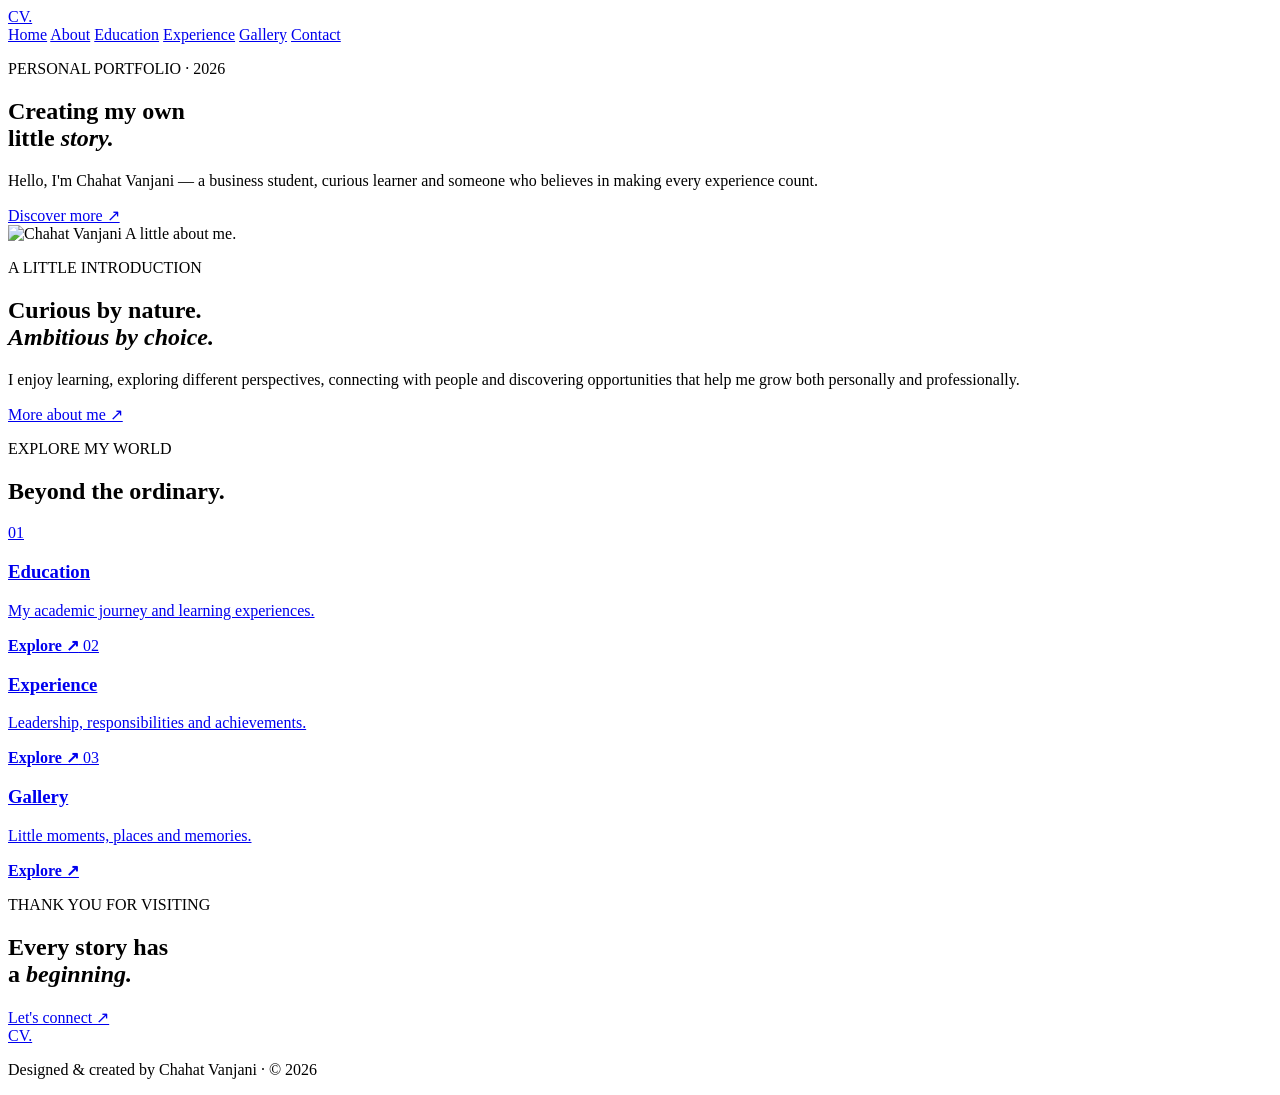
==== index.html @ 1a78e8e4 "Create index.html for personal portfolio This is a new HTML file for a personal portfolio website, i" ====
<!DOCTYPE html>
<html lang="en">
<head>
  <meta charset="UTF-8">
  <meta name="viewport" content="width=device-width, initial-scale=1.0">
  <title>Chahat Vanjani | Personal Portfolio</title>
  <link rel="stylesheet" href="style.css">
  <script src="script.js" defer></script>
</head>
<body>

<header class="navbar">
  <a href="index.html" class="logo">CV.</a>
  <nav>
    <a href="index.html" class="active">Home</a>
    <a href="about.html">About</a>
    <a href="education.html">Education</a>
    <a href="experience.html">Experience</a>
    <a href="gallery.html">Gallery</a>
    <a href="contact.html">Contact</a>
  </nav>
</header>

<main>
  <section class="hero">
    <div class="hero-content">
      <p class="eyebrow">PERSONAL PORTFOLIO · 2026</p>
      <h1>Creating my own<br>little <em>story.</em></h1>
      <p class="intro">
        Hello, I'm Chahat Vanjani — a business student,
        curious learner and someone who believes in
        making every experience count.
      </p>
      <a href="about.html" class="primary-btn">Discover more ↗</a>
    </div>

    <div class="hero-image">
      <img src="profile.jpg" alt="Chahat Vanjani">
      <span class="image-note">A little about me.</span>
    </div>
  </section>

  <section class="welcome">
    <p class="eyebrow">A LITTLE INTRODUCTION</p>
    <h2>Curious by nature.<br><em>Ambitious by choice.</em></h2>
    <p>
      I enjoy learning, exploring different perspectives,
      connecting with people and discovering opportunities
      that help me grow both personally and professionally.
    </p>
    <a href="about.html" class="text-link">More about me ↗</a>
  </section>

  <section class="highlights">
    <p class="eyebrow">EXPLORE MY WORLD</p>
    <h2>Beyond the ordinary.</h2>

    <div class="highlight-grid">
      <a href="education.html" class="highlight-card">
        <span>01</span>
        <h3>Education</h3>
        <p>My academic journey and learning experiences.</p>
        <b>Explore ↗</b>
      </a>

      <a href="experience.html" class="highlight-card">
        <span>02</span>
        <h3>Experience</h3>
        <p>Leadership, responsibilities and achievements.</p>
        <b>Explore ↗</b>
      </a>

      <a href="gallery.html" class="highlight-card">
        <span>03</span>
        <h3>Gallery</h3>
        <p>Little moments, places and memories.</p>
        <b>Explore ↗</b>
      </a>
    </div>
  </section>

  <section class="closing">
    <p class="eyebrow">THANK YOU FOR VISITING</p>
    <h2>Every story has<br>a <em>beginning.</em></h2>
    <a href="contact.html" class="primary-btn">Let's connect ↗</a>
  </section>
</main>

<footer>
  <a href="index.html" class="logo">CV.</a>
  <p>Designed & created by Chahat Vanjani · © 2026</p>
</footer>

</body>
</html>
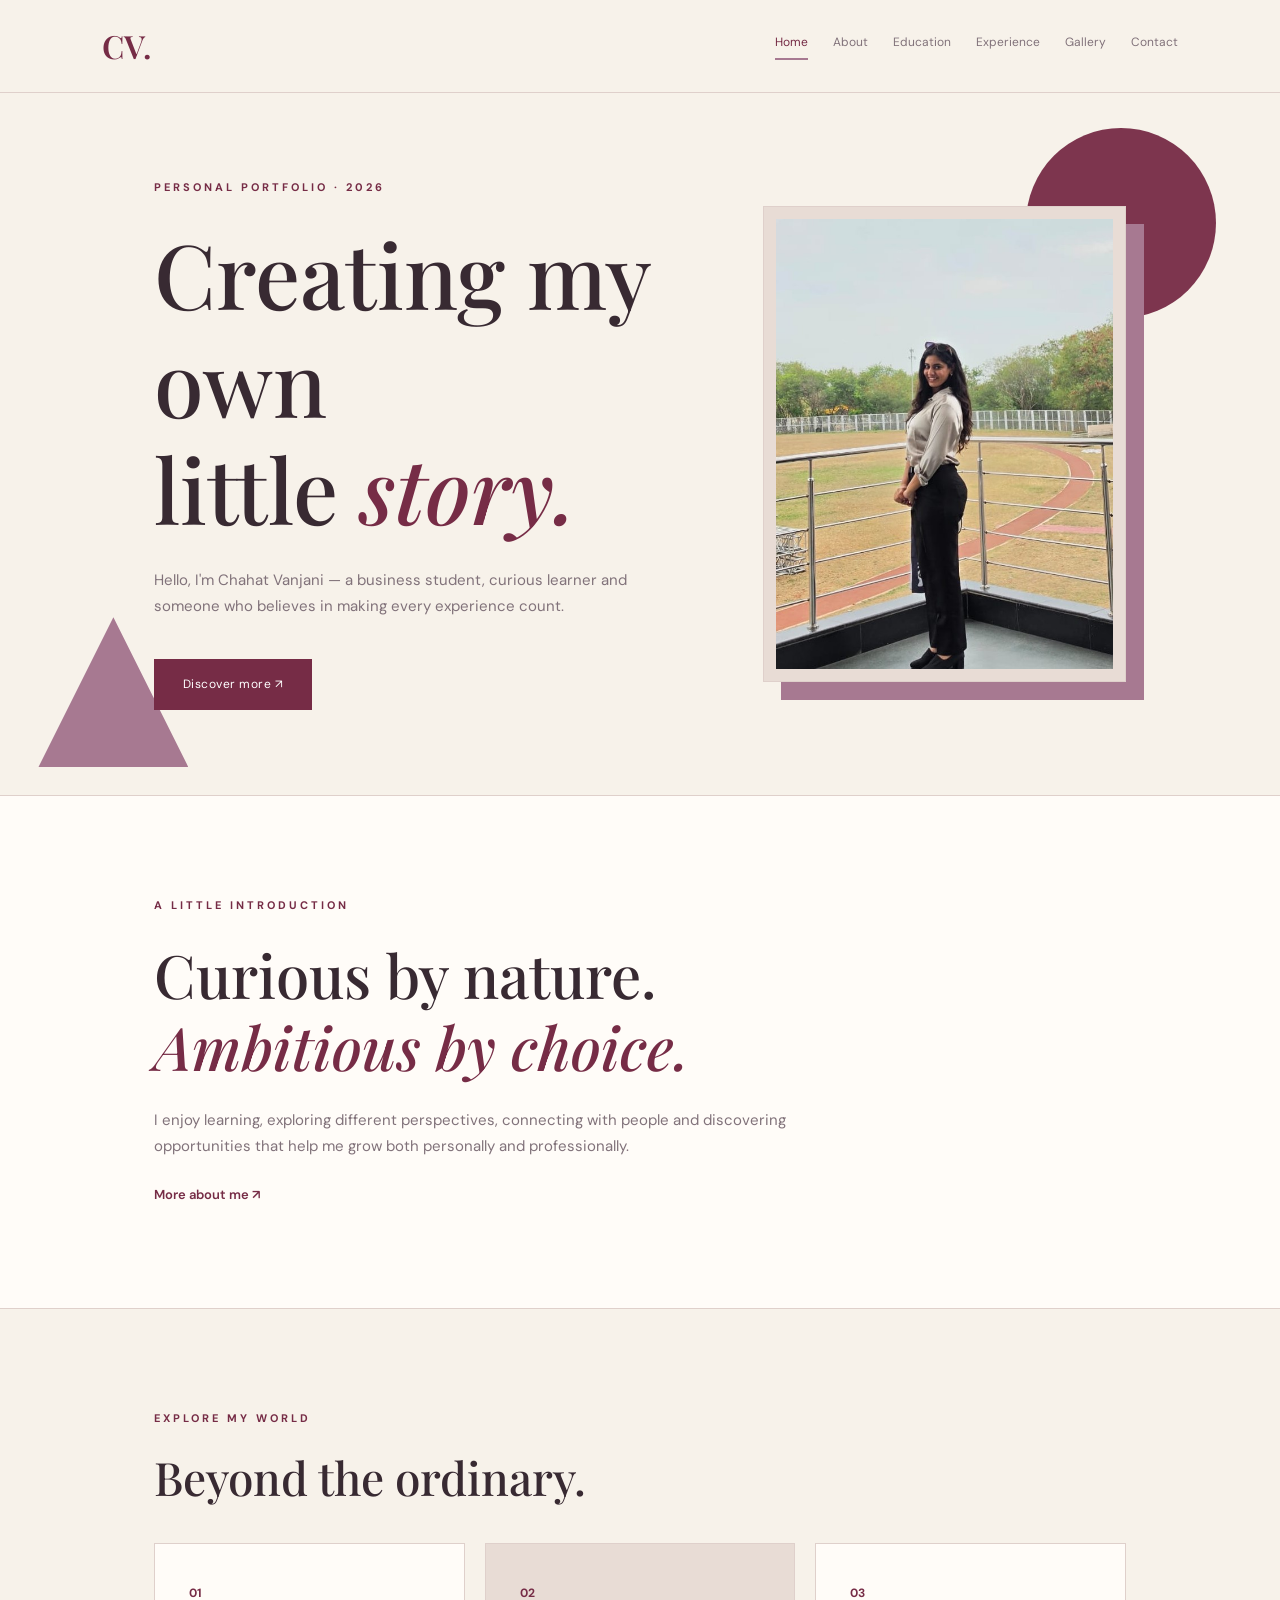
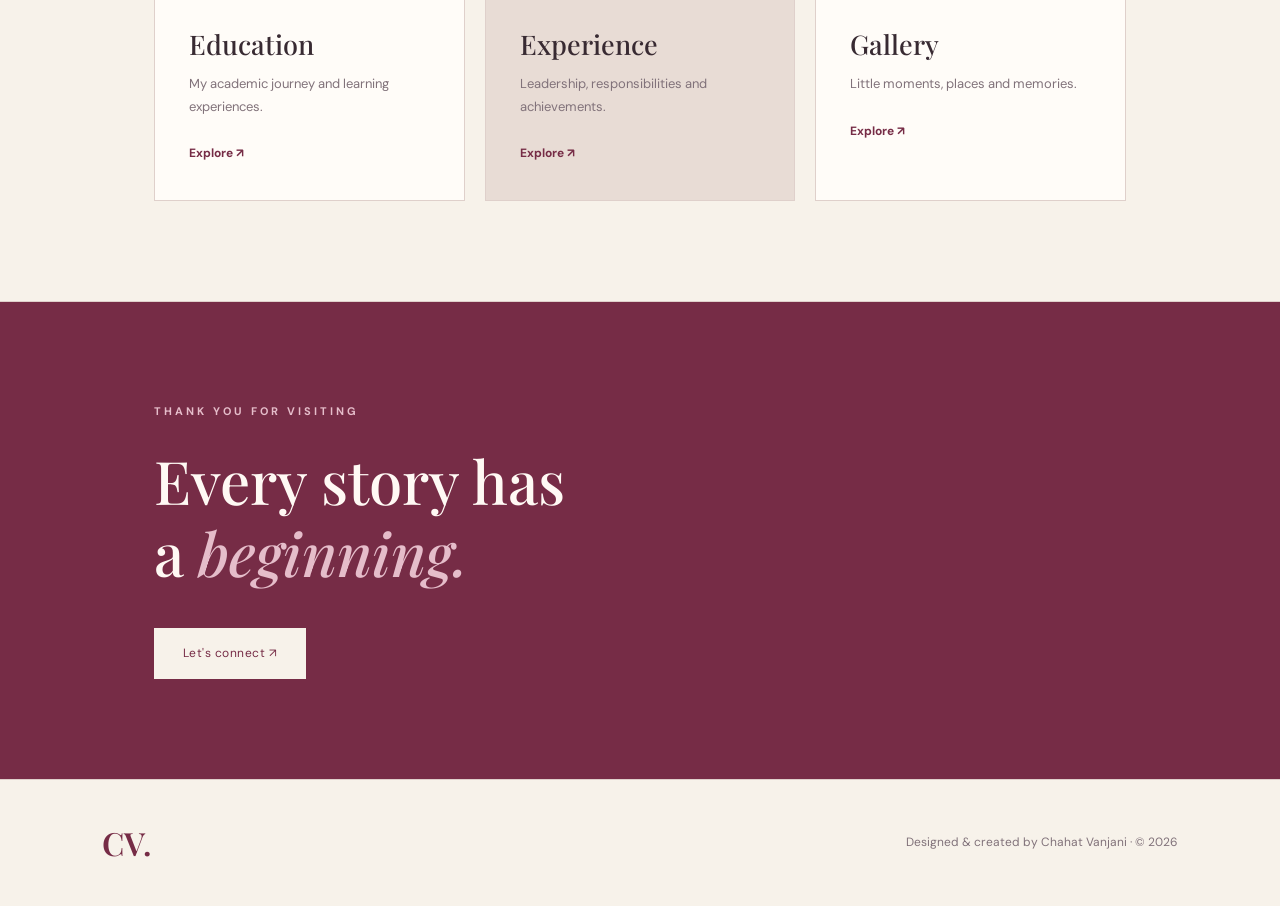
==== commit 86d140d7: "Remove image note from hero section Removed the image note from the hero image section." ====
--- a/index.html
+++ b/index.html
@@ -36,7 +36,6 @@
 
     <div class="hero-image">
       <img src="profile.jpg" alt="Chahat Vanjani">
-      <span class="image-note">A little about me.</span>
     </div>
   </section>
 
--- a/style.css
+++ b/style.css
@@ -0,0 +1,541 @@
+
+@import url('https://fonts.googleapis.com/css2?family=DM+Sans:wght@400;500;600;700&family=Playfair+Display:ital,wght@0,500;0,600;1,500&display=swap');
+
+:root {
+  --bg: #F7F2EA;
+  --surface: #E8DCD5;
+  --card: #FFFCF8;
+  --text: #382A32;
+  --muted: #81727A;
+  --accent: #762C46;
+  --mauve: #A77991;
+  --border: #DFD0CB;
+}
+
+* {
+  margin: 0;
+  padding: 0;
+  box-sizing: border-box;
+  scroll-behavior: smooth;
+}
+
+body {
+  background: var(--bg);
+  color: var(--text);
+  font-family: 'DM Sans', sans-serif;
+  line-height: 1.75;
+}
+
+a {
+  color: inherit;
+  text-decoration: none;
+}
+
+.navbar {
+  min-height: 82px;
+  padding: 18px 8%;
+  display: flex;
+  align-items: center;
+  justify-content: space-between;
+  gap: 25px;
+  background: rgba(247,242,234,.96);
+  border-bottom: 1px solid var(--border);
+  position: sticky;
+  top: 0;
+  z-index: 100;
+  backdrop-filter: blur(12px);
+}
+
+.logo {
+  font-family: 'Playfair Display', serif;
+  font-size: 32px;
+  font-weight: 600;
+  color: var(--accent);
+}
+
+.navbar nav {
+  display: flex;
+  flex-wrap: wrap;
+  gap: 25px;
+}
+
+.navbar nav a {
+  font-size: 12px;
+  color: var(--muted);
+  transition: .3s;
+}
+
+.navbar nav a:hover,
+.navbar nav a.active {
+  color: var(--accent);
+}
+
+.navbar nav a.active {
+  border-bottom: 2px solid var(--mauve);
+  padding-bottom: 5px;
+}
+
+.hero {
+  min-height: 690px;
+  padding: 85px 12%;
+  display: grid;
+  grid-template-columns: 1.2fr .8fr;
+  align-items: center;
+  gap: 65px;
+  position: relative;
+  overflow: hidden;
+}
+
+.hero::before {
+  content: "";
+  position: absolute;
+  width: 380px;
+  height: 380px;
+  background: #E8DCD5;
+  border-radius: 50%;
+  right: -150px;
+  top: -150px;
+  z-index: -1;
+}
+
+.eyebrow {
+  color: var(--accent);
+  font-size: 11px;
+  font-weight: 700;
+  letter-spacing: 3px;
+  margin-bottom: 22px;
+  text-transform: uppercase;
+}
+
+h1, h2, h3 {
+  font-family: 'Playfair Display', serif;
+  font-weight: 500;
+  line-height: 1.2;
+}
+
+h1 {
+  font-size: clamp(55px, 7vw, 92px);
+}
+
+h1 em, h2 em {
+  color: var(--accent);
+  font-weight: 500;
+}
+
+.intro {
+  max-width: 480px;
+  color: var(--muted);
+  margin: 25px 0;
+  font-size: 15px;
+}
+
+.hero-image {
+  position: relative;
+  padding: 12px;
+  background: var(--surface);
+  border: 1px solid var(--border);
+  box-shadow: 18px 18px 0 var(--mauve);
+}
+
+.hero-image img {
+  display: block;
+  width: 100%;
+  height: 450px;
+  object-fit: cover;
+  object-position: center;
+  background: var(--surface);
+}
+
+.image-note {
+  display: block;
+  text-align: right;
+  color: var(--accent);
+  font-family: 'Playfair Display', serif;
+  font-style: italic;
+  font-size: 13px;
+  margin-top: 12px;
+}
+
+.primary-btn {
+  display: inline-block;
+  padding: 14px 28px;
+  background: var(--accent);
+  color: white;
+  font-size: 12px;
+  letter-spacing: .5px;
+  margin-top: 15px;
+  transition: .3s;
+  border: 1px solid var(--accent);
+}
+
+.primary-btn:hover {
+  background: var(--mauve);
+  border-color: var(--mauve);
+  transform: translateY(-3px);
+}
+
+.welcome, .highlights, .closing {
+  padding: 100px 12%;
+  border-top: 1px solid var(--border);
+}
+
+.welcome {
+  background: var(--card);
+}
+
+.welcome h2, .closing h2 {
+  font-size: clamp(40px, 5vw, 60px);
+  margin-bottom: 25px;
+}
+
+.welcome > p:not(.eyebrow) {
+  max-width: 650px;
+  color: var(--muted);
+  font-size: 15px;
+}
+
+.text-link {
+  display: inline-block;
+  color: var(--accent);
+  font-size: 13px;
+  font-weight: 600;
+  margin-top: 25px;
+}
+
+.highlights h2 {
+  font-size: 46px;
+  margin-bottom: 38px;
+}
+
+.highlight-grid {
+  display: grid;
+  grid-template-columns: repeat(3, 1fr);
+  gap: 20px;
+}
+
+.highlight-card {
+  padding: 34px;
+  min-height: 250px;
+  border: 1px solid var(--border);
+  background: var(--card);
+  transition: .35s;
+  position: relative;
+}
+
+.highlight-card:nth-child(2) {
+  background: var(--surface);
+}
+
+.highlight-card:hover {
+  transform: translateY(-7px);
+  box-shadow: 0 12px 30px rgba(75, 40, 53, .09);
+  border-color: var(--mauve);
+}
+
+.highlight-card span {
+  color: var(--accent);
+  font-size: 12px;
+  font-weight: 700;
+}
+
+.highlight-card h3 {
+  font-size: 27px;
+  margin: 22px 0 12px;
+}
+
+.highlight-card p {
+  color: var(--muted);
+  font-size: 13px;
+  margin-bottom: 20px;
+}
+
+.highlight-card b {
+  color: var(--accent);
+  font-size: 12px;
+}
+
+.closing {
+  background: var(--accent);
+  color: #FFF9F4;
+}
+
+.closing .eyebrow,
+.closing h2 em {
+  color: #E5BDCA;
+}
+
+.closing .primary-btn {
+  background: #F7F2EA;
+  color: var(--accent);
+  border-color: #F7F2EA;
+}
+
+.closing .primary-btn:hover {
+  background: var(--mauve);
+  color: white;
+}
+
+footer {
+  padding: 35px 8%;
+  display: flex;
+  justify-content: space-between;
+  align-items: center;
+  gap: 20px;
+  border-top: 1px solid var(--border);
+}
+
+footer p {
+  color: var(--muted);
+  font-size: 12px;
+}
+
+/* Inner page headers */
+
+.page-header {
+  padding: 100px 12% 85px;
+  background: var(--surface);
+  position: relative;
+  overflow: hidden;
+}
+
+.page-header::after {
+  content: "";
+  position: absolute;
+  width: 220px;
+  height: 220px;
+  border: 35px solid rgba(118,44,70,.09);
+  border-radius: 50%;
+  right: 8%;
+  top: 10%;
+}
+
+.page-header h1 {
+  font-size: clamp(48px, 6vw, 78px);
+}
+
+.page-header p:not(.eyebrow) {
+  color: var(--muted);
+  max-width: 650px;
+  margin-top: 18px;
+}
+
+.content-section {
+  padding: 85px 12%;
+  border-bottom: 1px solid var(--border);
+}
+
+.content-section:nth-of-type(even) {
+  background: var(--card);
+}
+
+.content-section h2 {
+  font-size: 42px;
+  margin-bottom: 25px;
+}
+
+.content-section p:not(.eyebrow) {
+  color: var(--muted);
+  font-size: 14px;
+  max-width: 750px;
+  margin-bottom: 15px;
+}
+
+.content-grid {
+  display: grid;
+  grid-template-columns: repeat(2, 1fr);
+  gap: 22px;
+  margin-top: 32px;
+}
+
+.content-card {
+  padding: 32px;
+  border: 1px solid var(--border);
+  background: var(--card);
+  transition: .3s;
+}
+
+.content-card:hover {
+  border-color: var(--mauve);
+  transform: translateY(-4px);
+  box-shadow: 0 10px 25px rgba(75,40,53,.07);
+}
+
+.content-card h3 {
+  font-size: 25px;
+  margin-bottom: 12px;
+}
+
+.content-card p {
+  font-size: 13px;
+  color: var(--muted);
+}
+
+.date {
+  color: var(--accent);
+  font-size: 11px;
+  font-weight: 700;
+  letter-spacing: 1.5px;
+  margin-bottom: 12px;
+  display: block;
+}
+
+.skill-list {
+  display: flex;
+  flex-wrap: wrap;
+  gap: 12px;
+  margin-top: 20px;
+}
+
+.skill-list span {
+  border: 1px solid var(--mauve);
+  background: #F1E5E9;
+  color: var(--accent);
+  padding: 10px 19px;
+  border-radius: 30px;
+  font-size: 12px;
+}
+
+.gallery-grid {
+  display: grid;
+  grid-template-columns: repeat(3, 1fr);
+  gap: 15px;
+}
+
+.gallery-grid img {
+  width: 100%;
+  height: 280px;
+  object-fit: cover;
+  background: var(--surface);
+}
+
+.contact-details {
+  display: grid;
+  grid-template-columns: repeat(2, 1fr);
+  gap: 20px;
+  margin-top: 30px;
+}
+
+.contact-details a {
+  color: var(--accent);
+  font-weight: 600;
+  overflow-wrap: anywhere;
+}
+
+.reveal {
+  opacity: 0;
+  transform: translateY(20px);
+  transition: opacity .7s ease, transform .7s ease;
+}
+
+.reveal.visible {
+  opacity: 1;
+  transform: translateY(0);
+}
+
+@media (max-width: 850px) {
+  .navbar {
+    flex-direction: column;
+  }
+
+  .navbar nav {
+    justify-content: center;
+    gap: 15px;
+  }
+
+  .hero {
+    grid-template-columns: 1fr;
+    padding: 65px 8%;
+    gap: 45px;
+  }
+
+  .hero-image {
+    max-width: 450px;
+  }
+
+  .highlight-grid, .content-grid {
+    grid-template-columns: 1fr 1fr;
+  }
+}
+
+@media (max-width: 550px) {
+  .highlight-grid, .content-grid,
+  .gallery-grid, .contact-details {
+    grid-template-columns: 1fr;
+  }
+
+  .welcome, .highlights, .closing,
+  .content-section {
+    padding: 65px 8%;
+  }
+
+  .page-header {
+    padding: 70px 8%;
+  }
+
+  footer {
+    flex-direction: column;
+    text-align: center;
+  }
+}
+/* ABSTRACT GEOMETRIC DESIGN */
+
+.hero {
+    position: relative;
+    isolation: isolate;
+    overflow: hidden;
+}
+
+.hero::before {
+    content: "";
+    position: absolute;
+    width: 190px;
+    height: 190px;
+    background: #762C46;
+    border-radius: 50%;
+    top: 5%;
+    right: 5%;
+    z-index: -1;
+    opacity: 0.95;
+}
+
+.hero::after {
+    content: "";
+    position: absolute;
+    width: 150px;
+    height: 150px;
+    background: #A77991;
+    bottom: 4%;
+    left: 3%;
+    z-index: -1;
+    clip-path: polygon(50% 0%, 100% 100%, 0% 100%);
+}
+
+.page-header {
+    position: relative;
+    isolation: isolate;
+    overflow: hidden;
+}
+
+.page-header::before {
+    content: "";
+    position: absolute;
+    width: 110px;
+    height: 110px;
+    background: #A77991;
+    right: 8%;
+    top: 15%;
+    border-radius: 28% 72% 63% 37%;
+    z-index: -1;
+}
+
+.page-header::after {
+    content: "";
+    position: absolute;
+    width: 65px;
+    height: 65px;
+    background: #762C46;
+    right: 18%;
+    bottom: 10%;
+    transform: rotate(45deg);
+    z-index: -1;
+}
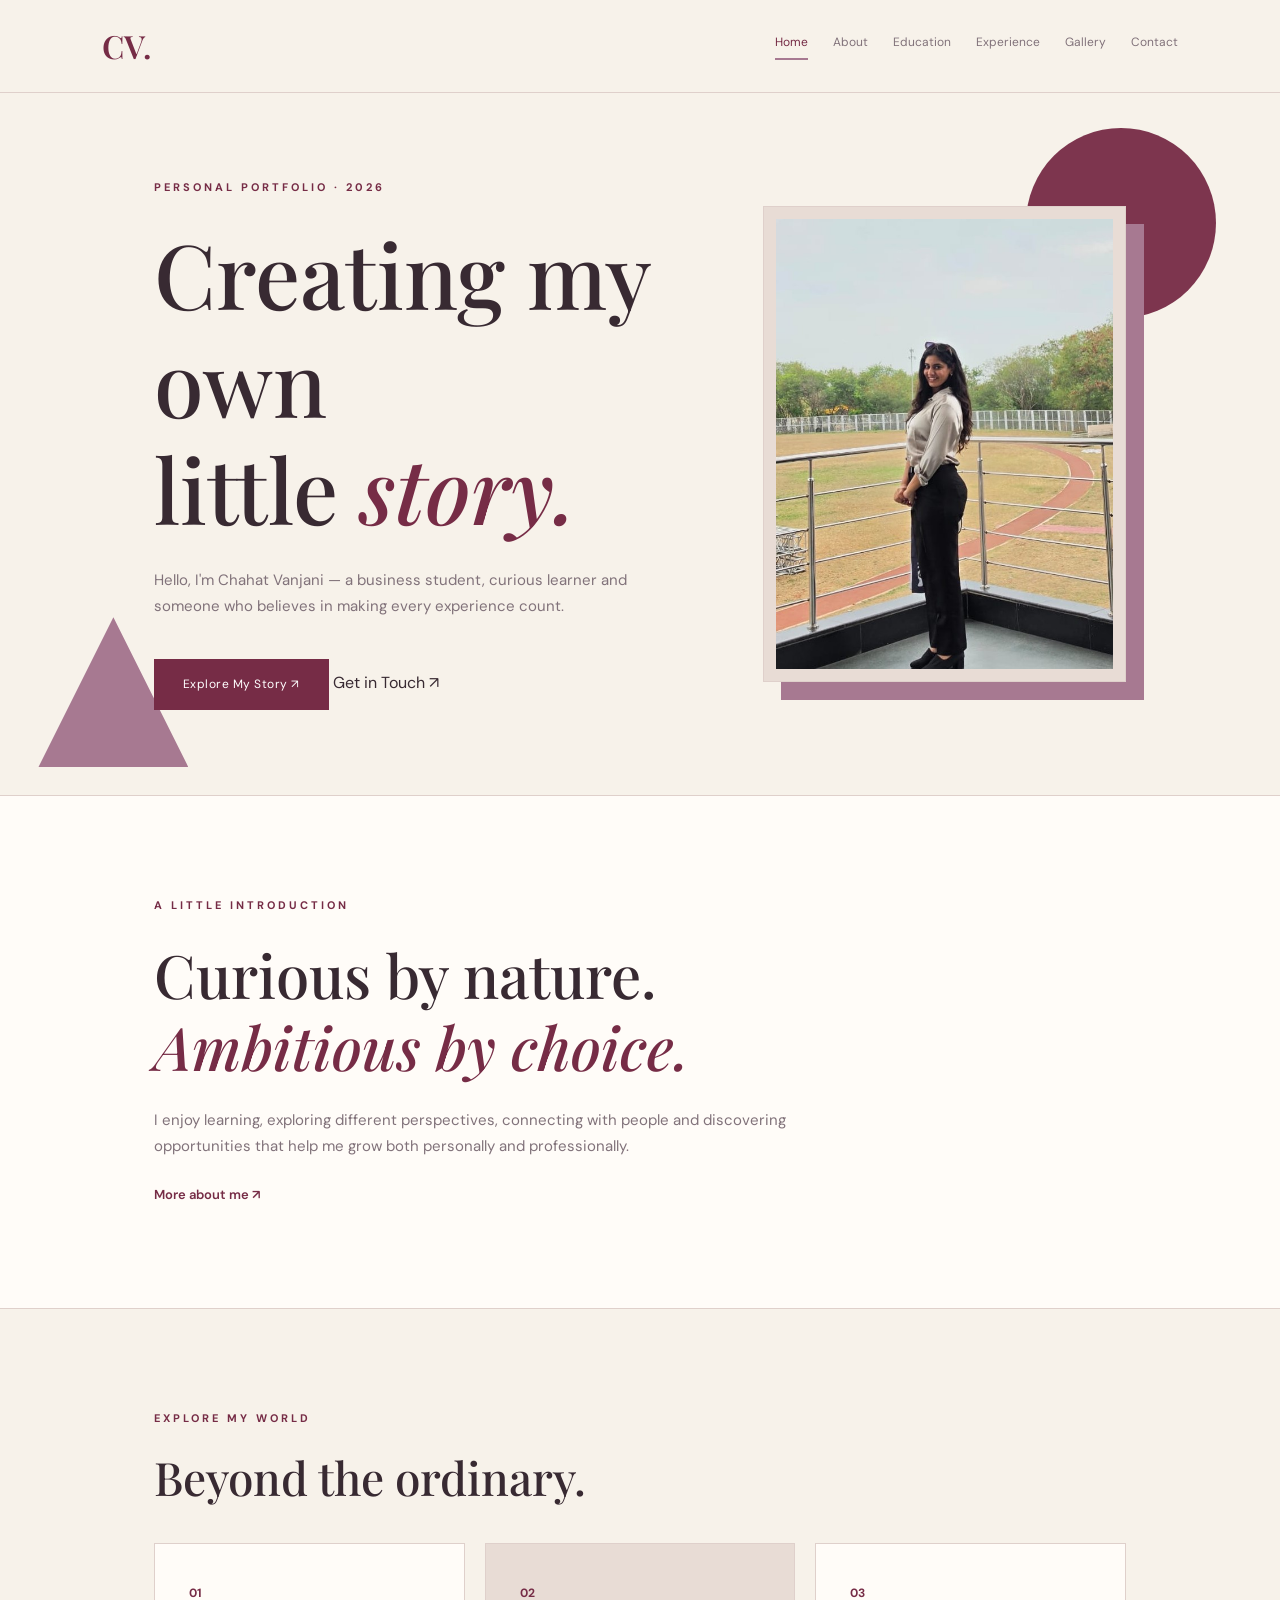
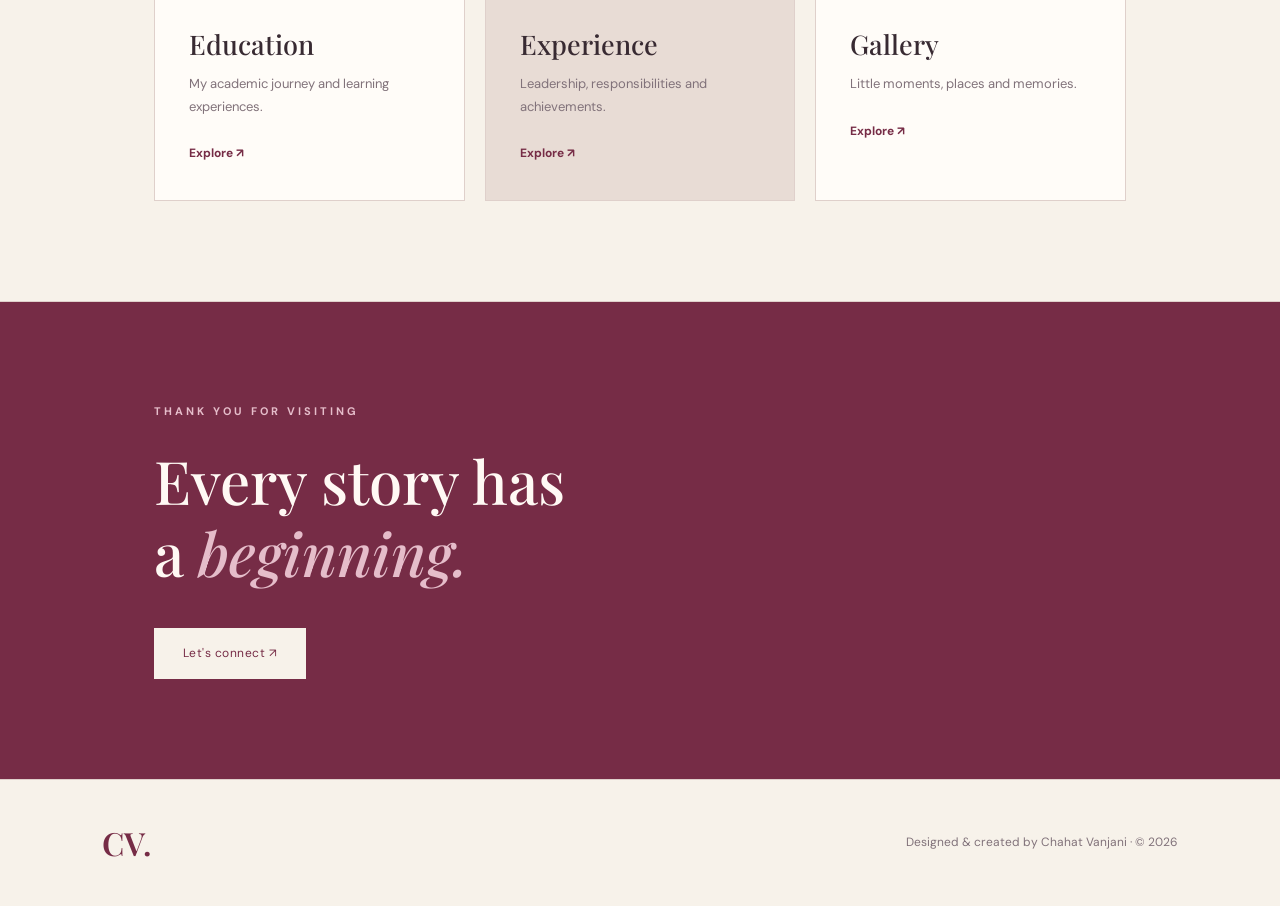
==== commit c155ac0c: "Update index.html" ====
--- a/index.html
+++ b/index.html
@@ -31,7 +31,10 @@
         curious learner and someone who believes in
         making every experience count.
       </p>
-      <a href="about.html" class="primary-btn">Discover more ↗</a>
+      <div class="hero-actions">
+  <a href="about.html" class="primary-btn">Explore My Story ↗</a>
+  <a href="contact.html" class="secondary-btn">Get in Touch ↗</a>
+</div>
     </div>
 
     <div class="hero-image">
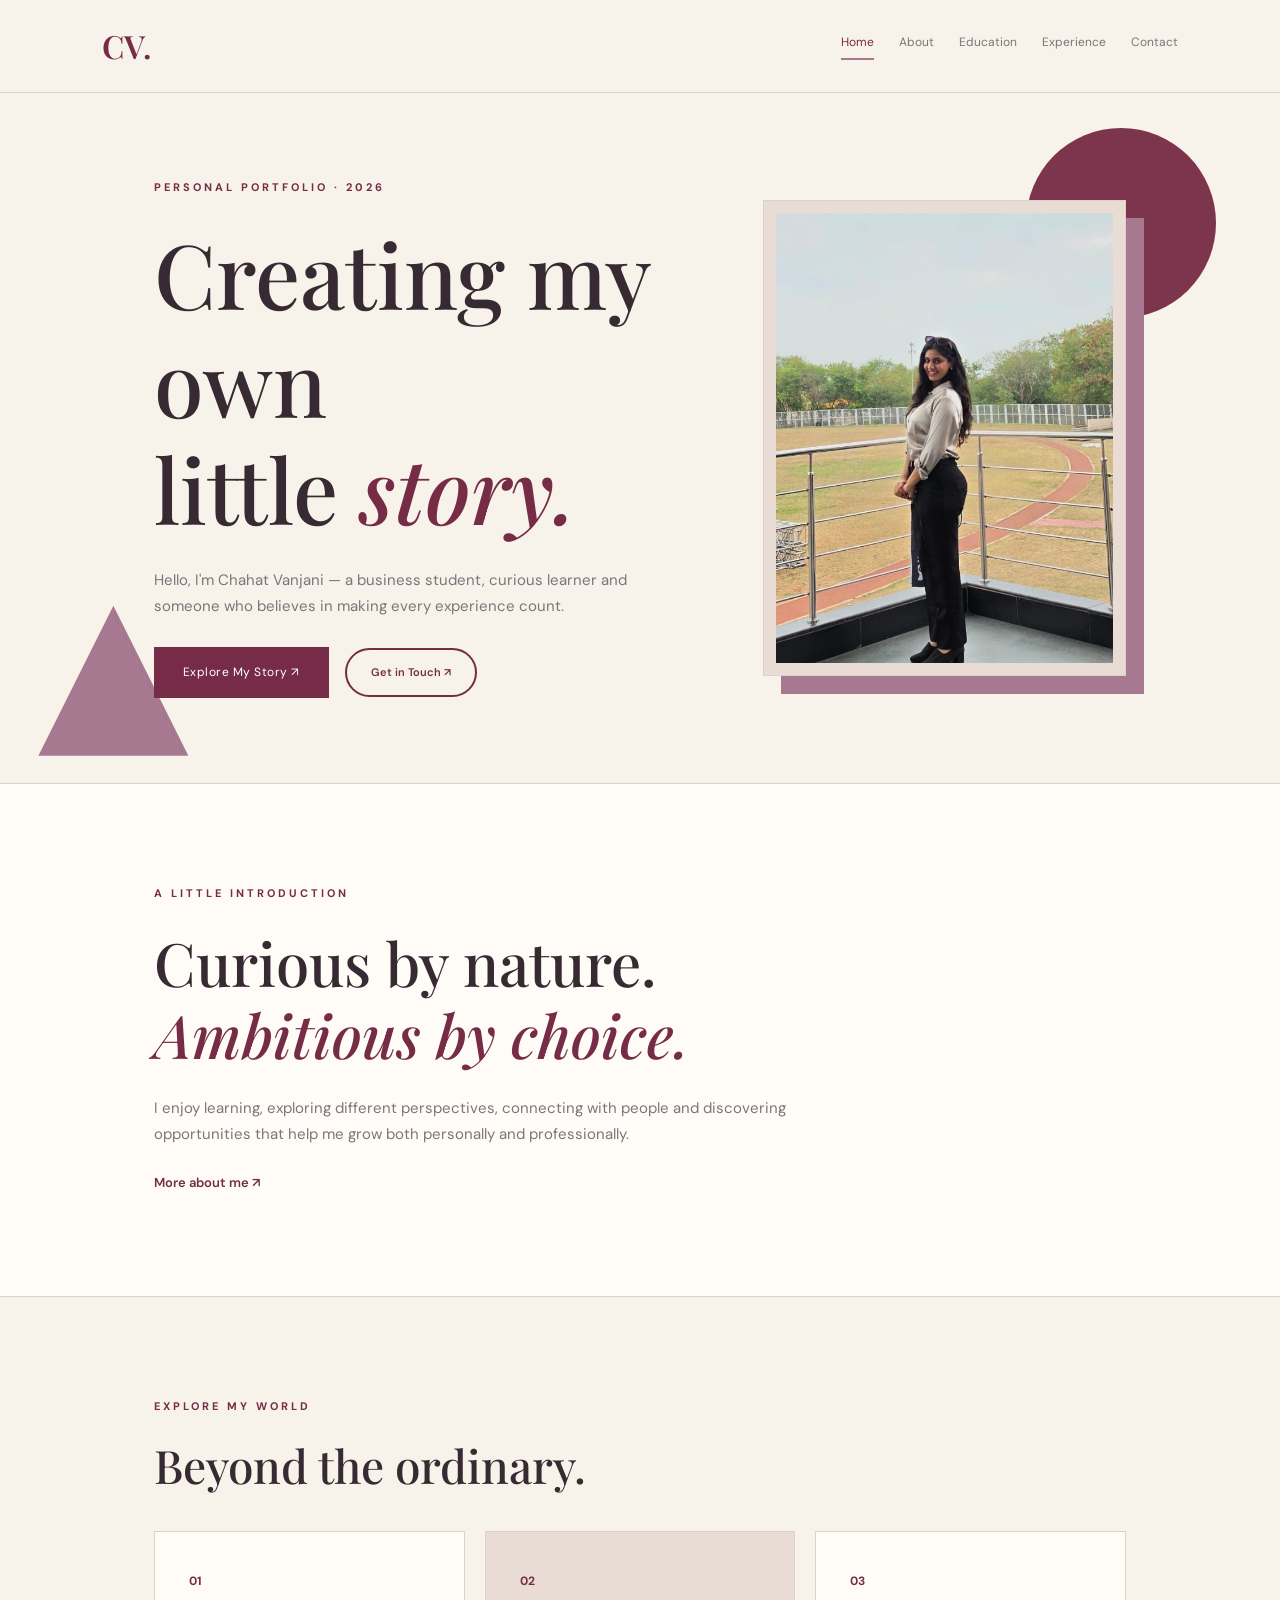
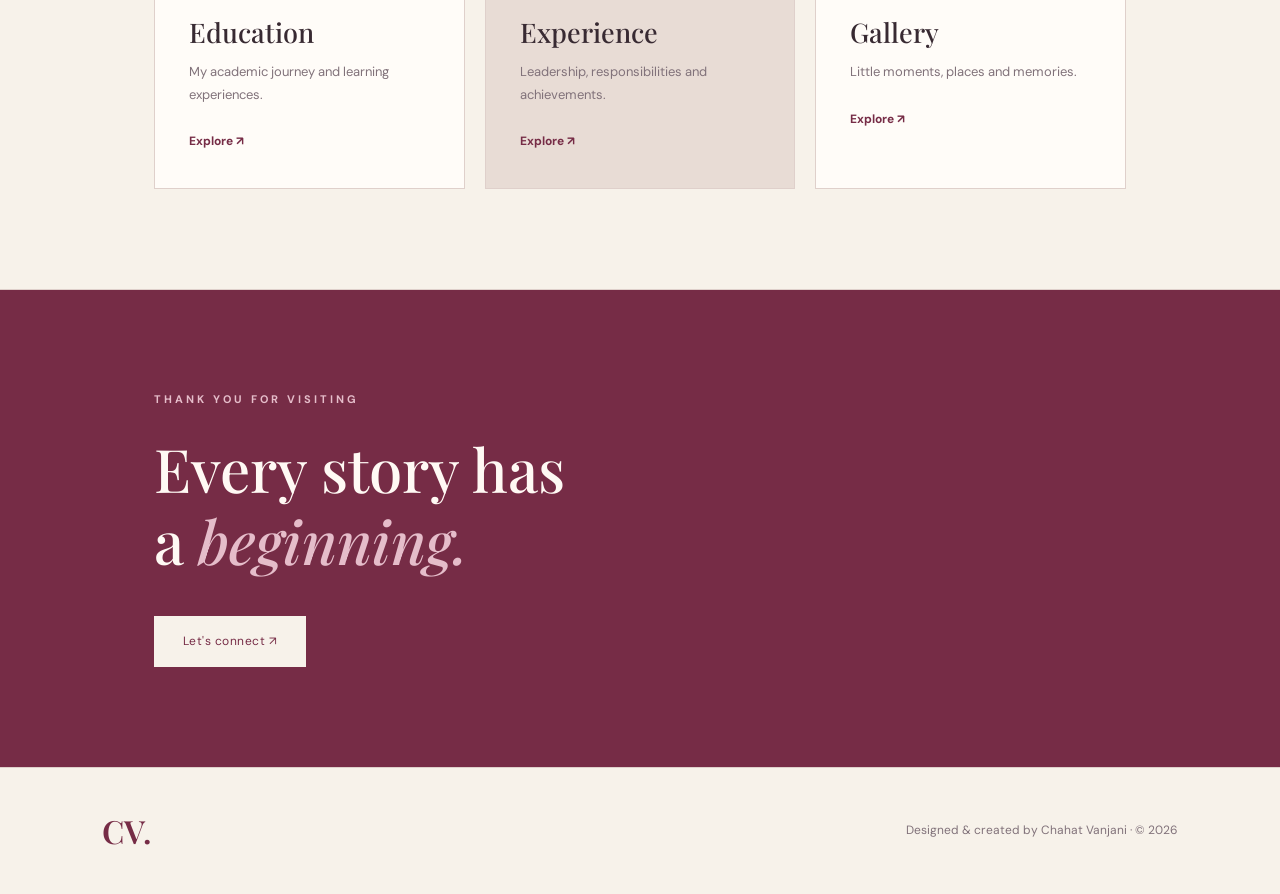
==== commit 37ae5bec: "Remove Gallery link from navigation" ====
--- a/index.html
+++ b/index.html
@@ -16,7 +16,6 @@
     <a href="about.html">About</a>
     <a href="education.html">Education</a>
     <a href="experience.html">Experience</a>
-    <a href="gallery.html">Gallery</a>
     <a href="contact.html">Contact</a>
   </nav>
 </header>
--- a/style.css
+++ b/style.css
@@ -539,3 +539,286 @@
     transform: rotate(45deg);
     z-index: -1;
 }
+/* HOMEPAGE BUTTON GROUP */
+
+.hero-actions {
+    display: flex;
+    align-items: center;
+    flex-wrap: wrap;
+    gap: 16px;
+    margin-top: 28px;
+}
+
+.secondary-btn {
+    display: inline-block;
+    padding: 13px 24px;
+    border: 1.5px solid #762C46;
+    border-radius: 30px;
+    color: #762C46;
+    text-decoration: none;
+    font-weight: 600;
+    transition: all 0.3s ease;
+}
+
+.secondary-btn:hover {
+    background: #762C46;
+    color: #F7F2EA;
+    transform: translateY(-3px);
+}
+.hero-actions a.secondary-btn {
+    display: inline-flex;
+    align-items: center;
+    justify-content: center;
+    padding: 13px 24px;
+    border: 2px solid #762C46 !important;
+    border-radius: 30px;
+    color: #762C46 !important;
+    background: transparent !important;
+    text-decoration: none !important;
+    font-weight: 600;
+    transition: all 0.3s ease;
+}
+
+.hero-actions a.secondary-btn:hover {
+    background: #762C46 !important;
+    color: #F7F2EA !important;
+    transform: translateY(-3px);
+}
+.hero-actions {
+    display: flex;
+    align-items: center !important;
+    justify-content: flex-start;
+    gap: 16px;
+}
+
+.hero-actions a {
+    margin: 0 !important;
+    vertical-align: middle;
+    box-sizing: border-box;
+}
+.hero-actions .primary-btn,
+.hero-actions .secondary-btn {
+    margin-top: 0 !important;
+    min-height: 48px;
+    box-sizing: border-box;
+    display: inline-flex;
+    align-items: center;
+    justify-content: center;
+}
+.hero-actions .secondary-btn {
+    padding: 11px 19px;
+    font-size: 11px;
+    min-height: 42px;
+}
+
+/* EDUCATION PAGE - UNIQUE GEOMETRIC DESIGN */
+
+
+/* EDUCATION PAGE - DISTINCT GEOMETRIC DESIGN */
+
+.education-page .page-header {
+    isolation: isolate;
+}
+
+.education-page .page-header::before {
+    width: 115px;
+    height: 115px;
+    background: #A77991;
+    left: 8%;
+    right: auto;
+    top: 12%;
+    border-radius: 12px;
+    transform: rotate(35deg);
+    z-index: 0;
+}
+
+.education-page .page-header::after {
+    width: 85px;
+    height: 85px;
+    background: #762C46;
+    right: 10%;
+    left: auto;
+    bottom: 8%;
+    top: auto;
+    border-radius: 50%;
+    transform: none;
+    z-index: 0;
+}
+
+.education-page .page-header > * {
+    position: relative;
+    z-index: 1;
+}
+
+/* CONNECTED EDUCATION TIMELINE */
+
+.education-timeline {
+    position: relative;
+    margin-top: 45px;
+}
+
+.education-timeline::before {
+    content: "";
+    position: absolute;
+    left: 165px;
+    top: 12px;
+    bottom: 12px;
+    width: 2px;
+    background: #762C46;
+}
+
+.timeline-item {
+    display: grid;
+    grid-template-columns: 145px 40px 1fr;
+    column-gap: 0;
+    position: relative;
+    margin-bottom: 48px;
+    align-items: start;
+}
+
+.timeline-year {
+    color: #762C46;
+    font-size: 13px;
+    font-weight: 700;
+    line-height: 1.6;
+    padding-top: 4px;
+    letter-spacing: 0;
+    white-space: nowrap;
+}
+
+.timeline-dot {
+    width: 16px;
+    height: 16px;
+    border-radius: 50%;
+    background: #762C46;
+    border: 4px solid #F7F2EA;
+    box-shadow: 0 0 0 2px #A77991;
+    position: relative;
+    z-index: 1;
+    margin: 5px auto 0;
+}
+
+.timeline-content {
+    padding: 0 0 5px 18px;
+    border: none;
+    background: transparent;
+    border-radius: 0;
+}
+
+.timeline-content h3 {
+    color: #382A32;
+    margin: 0 0 9px;
+    font-size: 19px;
+}
+
+.timeline-content p {
+    line-height: 1.65;
+    margin: 5px 0;
+}
+
+.timeline-content .qualification {
+    color: #762C46;
+    font-weight: 600;
+}
+
+.timeline-description {
+    color: #62545B;
+    font-size: 14px;
+}
+
+.subject-line,
+.school-location {
+    font-size: 13px;
+    color: #62545B;
+}
+
+@media (max-width: 600px) {
+    .education-timeline::before {
+        left: 9px;
+    }
+
+    .timeline-item {
+        grid-template-columns: 28px 1fr;
+        row-gap: 8px;
+        margin-bottom: 35px;
+    }
+
+    .timeline-year {
+        grid-column: 2;
+        grid-row: 1;
+        padding-left: 15px;
+    }
+
+    .timeline-dot {
+        grid-column: 1;
+        grid-row: 1;
+        margin: 5px 0 0 1px;
+    }
+
+    .timeline-content {
+        grid-column: 2;
+        padding-left: 15px;
+    }
+}
+
+/* EXPERIENCE PAGE - UNIQUE GEOMETRIC DESIGN */
+
+
+/* EXPERIENCE PAGE - DISTINCT DESIGN */
+
+.experience-page .page-header {
+    position: relative !important;
+    isolation: isolate !important;
+    overflow: hidden !important;
+}
+
+.experience-page .page-header::before {
+    content: "" !important;
+    display: block !important;
+    position: absolute !important;
+    width: 145px !important;
+    height: 85px !important;
+    background: #A77991 !important;
+    top: 18% !important;
+    left: auto !important;
+    right: 7% !important;
+    bottom: auto !important;
+    border-radius: 50px 10px 50px 10px !important;
+    transform: rotate(-35deg) !important;
+    opacity: 0.35 !important;
+    z-index: 0 !important;
+}
+
+.experience-page .page-header::after {
+    content: "" !important;
+    display: block !important;
+    position: absolute !important;
+    width: 90px !important;
+    height: 90px !important;
+    background: #762C46 !important;
+    top: auto !important;
+    right: 20% !important;
+    bottom: 8% !important;
+    left: auto !important;
+    border-radius: 12px !important;
+    transform: rotate(45deg) !important;
+    opacity: 1 !important;
+    z-index: 0 !important;
+}
+
+.experience-page .page-header > * {
+    position: relative;
+    z-index: 1;
+}
+
+/* EXPERIENCE CARDS */
+
+.experience-page .content-card {
+    border-radius: 8px 24px 8px 24px;
+    border-left: 4px solid #762C46;
+    transition: transform 0.3s ease;
+}
+
+.experience-page .content-card:hover {
+    transform: translateY(-5px);
+}
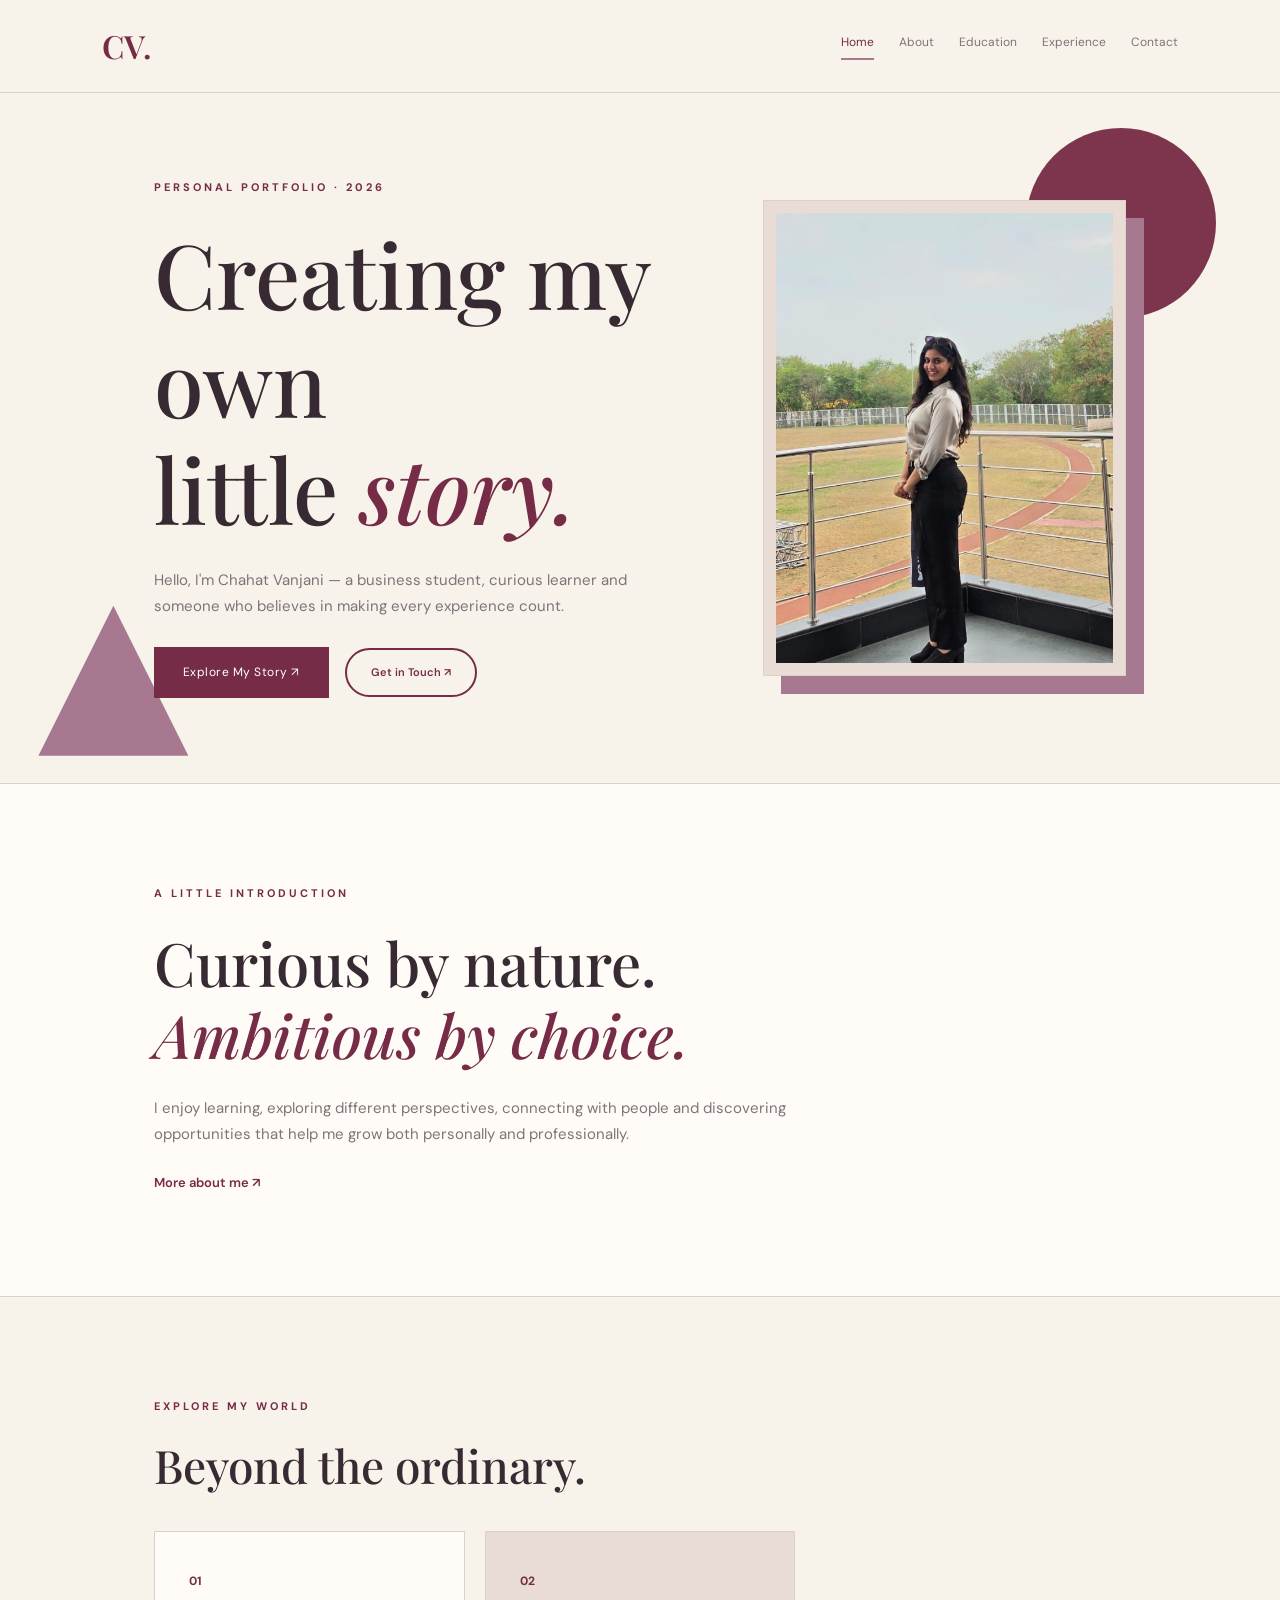
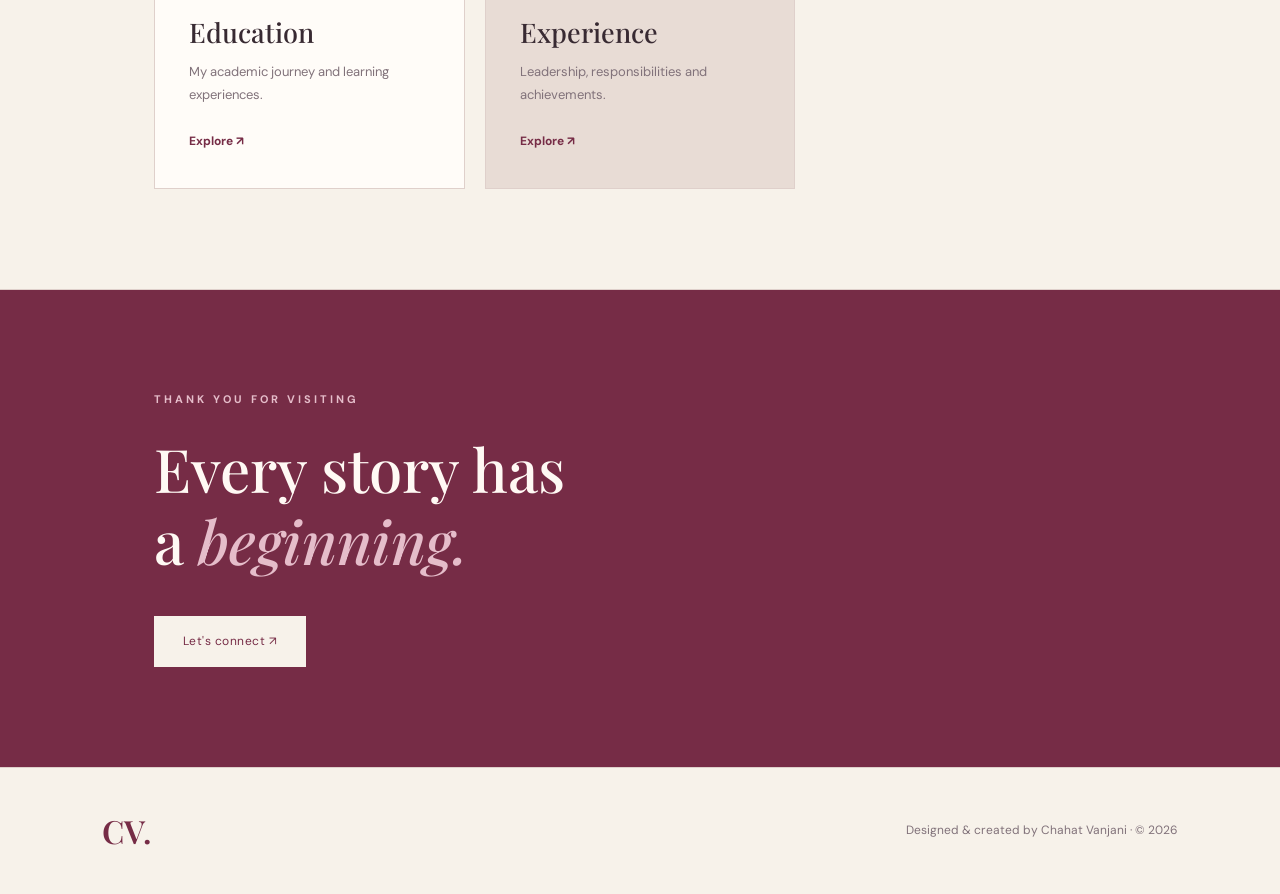
==== commit 9e8c3b17: "Remove gallery section from index.html Removed the gallery section from the index.html file." ====
--- a/index.html
+++ b/index.html
@@ -70,13 +70,7 @@
         <p>Leadership, responsibilities and achievements.</p>
         <b>Explore ↗</b>
       </a>
-
-      <a href="gallery.html" class="highlight-card">
-        <span>03</span>
-        <h3>Gallery</h3>
-        <p>Little moments, places and memories.</p>
-        <b>Explore ↗</b>
-      </a>
+      
     </div>
   </section>
 
--- a/style.css
+++ b/style.css
@@ -822,3 +822,120 @@
 .experience-page .content-card:hover {
     transform: translateY(-5px);
 }
+
+/* CONTACT PAGE - UNIQUE DESIGN */
+
+.contact-page .page-header {
+    position: relative;
+    isolation: isolate;
+    overflow: hidden;
+}
+
+.contact-page .page-header::before {
+    content: "";
+    position: absolute;
+    width: 150px;
+    height: 150px;
+    background: #A77991;
+    right: 8%;
+    top: 8%;
+    left: auto;
+    bottom: auto;
+    border-radius: 50%;
+    opacity: 0.35;
+    z-index: 0;
+}
+
+.contact-page .page-header::after {
+    content: "";
+    position: absolute;
+    width: 85px;
+    height: 85px;
+    background: #762C46;
+    right: 20%;
+    bottom: 10%;
+    left: auto;
+    top: auto;
+    transform: rotate(45deg);
+    border-radius: 12px;
+    z-index: 0;
+}
+
+.contact-page .page-header > * {
+    position: relative;
+    z-index: 1;
+}
+
+.contact-main {
+    padding-bottom: 65px;
+}
+
+.contact-intro {
+    max-width: 550px;
+}
+
+.contact-details {
+    margin-top: 35px;
+    max-width: 650px;
+}
+
+.contact-card {
+    display: flex;
+    align-items: center;
+    gap: 25px;
+    padding: 32px;
+    background: #E8DCD5;
+    border-radius: 18px 5px 18px 5px;
+    border-bottom: 4px solid #762C46;
+}
+
+.contact-symbol {
+    width: 65px;
+    height: 65px;
+    min-width: 65px;
+    display: flex;
+    align-items: center;
+    justify-content: center;
+    border-radius: 50%;
+    background: #762C46;
+    color: #F7F2EA;
+    font-size: 28px;
+    font-weight: 600;
+}
+
+.contact-card h3 {
+    color: #382A32;
+    margin: 10px 0;
+}
+
+.contact-card p {
+    margin-bottom: 12px;
+    line-height: 1.6;
+}
+
+.contact-card a {
+    color: #762C46;
+    font-weight: 700;
+    text-decoration: none;
+    overflow-wrap: anywhere;
+}
+
+.contact-card a:hover {
+    text-decoration: underline;
+}
+
+@media (max-width: 600px) {
+    .contact-card {
+        padding: 22px;
+        gap: 15px;
+        align-items: flex-start;
+    }
+
+    .contact-symbol {
+        width: 48px;
+        height: 48px;
+        min-width: 48px;
+        font-size: 22px;
+    }
+}
+
